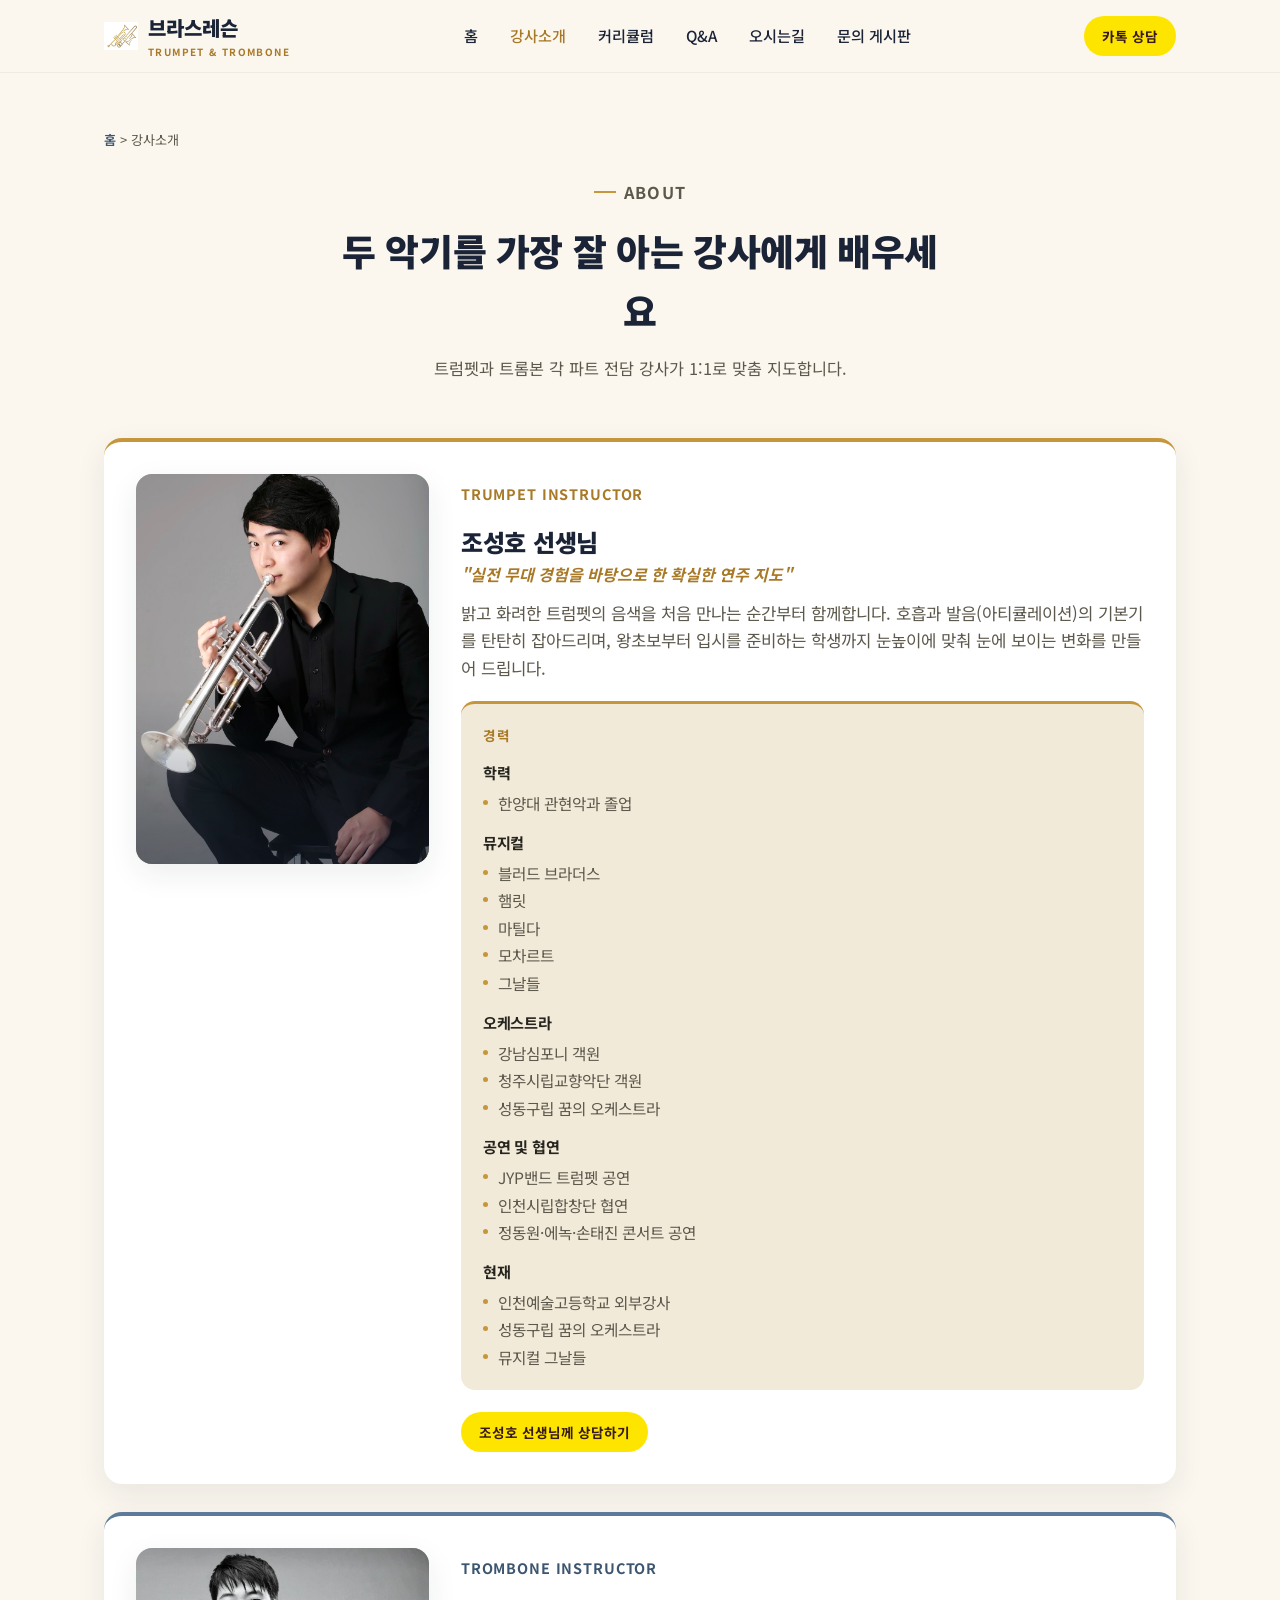
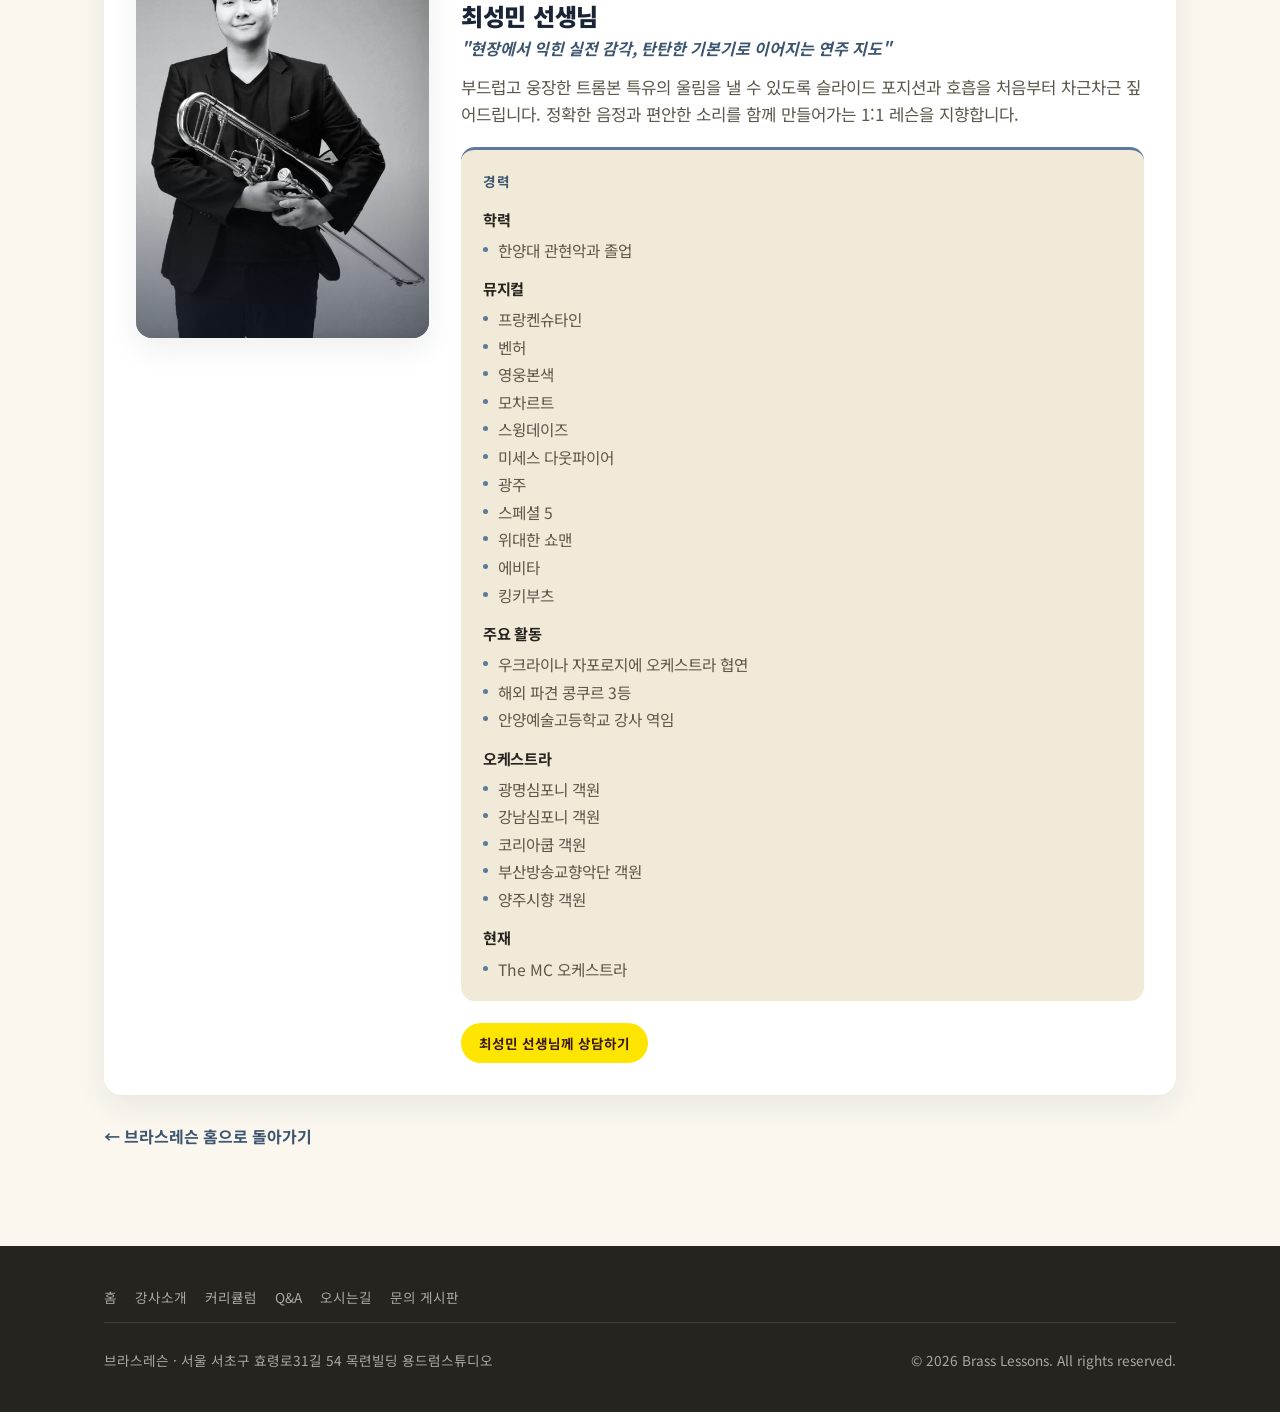
==== about.html @ 1503212f "메뉴별 하위 페이지 신설로 검색엔진 인덱싱 범위 확장 강사소개/커리큘럼/Q&A/오시는길을 개별 URL(about.html, curriculum.html, faq.html, loca" ====
<!DOCTYPE html>
<html lang="ko">
<head>
<meta charset="UTF-8">
<meta name="viewport" content="width=device-width, initial-scale=1.0">
<title>강사소개 | 트럼펫 트롬본 레슨 브라스레슨</title>
<meta name="description" content="서초·방배 트럼펫 레슨 강사 조성호 선생님, 트롬본 레슨 강사 최성민 선생님을 소개합니다. 뮤지컬·오케스트라 실전 경력을 갖춘 1:1 맞춤 금관악기 레슨.">
<meta name="keywords" content="트럼펫 레슨 강사, 트롬본 레슨 강사, 서초 트럼펫 강사, 방배 트롬본 강사, 조성호, 최성민, 트럼펫 학원, 트롬본 학원">
<meta name="robots" content="index, follow">
<link rel="canonical" href="https://brasslessons.kr/about.html">
<meta property="og:type" content="website">
<meta property="og:locale" content="ko_KR">
<meta property="og:site_name" content="브라스레슨">
<meta property="og:title" content="강사소개 | 트럼펫 트롬본 레슨 브라스레슨">
<meta property="og:description" content="트럼펫 레슨 강사 조성호 선생님, 트롬본 레슨 강사 최성민 선생님의 경력과 레슨 철학을 소개합니다.">
<meta property="og:image" content="https://brasslessons.kr/img/logo-share.png">
<meta property="og:url" content="https://brasslessons.kr/about.html">
<meta name="twitter:card" content="summary_large_image">
<meta name="twitter:title" content="강사소개 | 트럼펫 트롬본 레슨 브라스레슨">
<meta name="twitter:description" content="트럼펫 레슨 강사 조성호 선생님, 트롬본 레슨 강사 최성민 선생님의 경력과 레슨 철학을 소개합니다.">
<meta name="twitter:image" content="https://brasslessons.kr/img/logo-share.png">
<link rel="stylesheet" href="css/style.css">
<script type="application/ld+json">
{
  "@context": "https://schema.org",
  "@type": "BreadcrumbList",
  "itemListElement": [
    { "@type": "ListItem", "position": 1, "name": "홈", "item": "https://brasslessons.kr/" },
    { "@type": "ListItem", "position": 2, "name": "강사소개", "item": "https://brasslessons.kr/about.html" }
  ]
}
</script>
<script type="application/ld+json">
{
  "@context": "https://schema.org",
  "@graph": [
    {
      "@type": "Person",
      "name": "조성호",
      "jobTitle": "트럼펫 레슨 강사",
      "worksFor": { "@type": "LocalBusiness", "name": "브라스레슨" },
      "description": "한양대 관현악과 졸업. 뮤지컬 블러드 브라더스·햄릿·마틸다·모차르트·그날들, 강남심포니·청주시립교향악단 객원 등 실전 경력을 가진 트럼펫 레슨 강사."
    },
    {
      "@type": "Person",
      "name": "최성민",
      "jobTitle": "트롬본 레슨 강사",
      "worksFor": { "@type": "LocalBusiness", "name": "브라스레슨" },
      "description": "한양대 관현악과 졸업. 뮤지컬 프랑켄슈타인·벤허·영웅본색·위대한 쇼맨, 광명심포니·강남심포니 객원 등 실전 경력을 가진 트롬본 레슨 강사."
    }
  ]
}
</script>
</head>
<!-- Google tag (gtag.js) -->
<script async src="https://www.googletagmanager.com/gtag/js?id=G-JMH02SKSWM"></script>
<script>
  window.dataLayer = window.dataLayer || [];
  function gtag(){dataLayer.push(arguments);}
  gtag('js', new Date());

  gtag('config', 'G-JMH02SKSWM');
</script>
<body>

<header class="site-header">
  <div class="wrap">
    <a href="index.html#hero" class="brand">
      <img src="img/logo-icon.png" alt="트럼펫 트롬본 레슨 학원 브라스레슨 로고" width="34" height="28">
      <span>브라스레슨<small>TRUMPET &amp; TROMBONE</small></span>
    </a>
    <nav class="main-nav" id="mainNav">
      <a href="index.html#hero">홈</a>
      <a href="about.html" style="color:var(--gold-dark);">강사소개</a>
      <a href="curriculum.html">커리큘럼</a>
      <a href="faq.html">Q&amp;A</a>
      <a href="location.html">오시는길</a>
      <a href="board.html">문의 게시판</a>
    </nav>
    <div class="header-actions">
      <a href="index.html#contact" class="btn btn-kakao btn-sm">카톡 상담</a>
      <button class="nav-toggle" id="navToggle" aria-label="메뉴 열기"><span></span><span></span><span></span></button>
    </div>
  </div>
</header>

<section style="padding-top:56px;">
  <div class="wrap">
    <p class="breadcrumb"><a href="index.html">홈</a> &gt; 강사소개</p>
    <div class="section-head">
      <p class="eyebrow">About</p>
      <h1>두 악기를 가장 잘 아는 강사에게 배우세요</h1>
      <p>트럼펫과 트롬본 각 파트 전담 강사가 1:1로 맞춤 지도합니다.</p>
    </div>
    <div class="instructor-grid">
      <div class="instructor-card trumpet">
        <div class="instructor-visual">
          <img src="img/jo-seongho-trumpet.jpg" alt="트럼펫 레슨 강사 조성호 선생님">
        </div>
        <div class="instructor-info">
          <span class="instructor-role">TRUMPET INSTRUCTOR</span>
          <h2>조성호 선생님</h2>
          <p class="bio-quote">"실전 무대 경험을 바탕으로 한 확실한 연주 지도"</p>
          <p class="bio">밝고 화려한 트럼펫의 음색을 처음 만나는 순간부터 함께합니다. 호흡과 발음(아티큘레이션)의 기본기를 탄탄히 잡아드리며, 왕초보부터 입시를 준비하는 학생까지 눈높이에 맞춰 눈에 보이는 변화를 만들어 드립니다.</p>
          <div class="career">
            <p class="career-title">경력</p>
            <div class="career-group">
              <h3>학력</h3>
              <ul><li>한양대 관현악과 졸업</li></ul>
            </div>
            <div class="career-group">
              <h3>뮤지컬</h3>
              <ul><li>블러드 브라더스</li><li>햄릿</li><li>마틸다</li><li>모차르트</li><li>그날들</li></ul>
            </div>
            <div class="career-group">
              <h3>오케스트라</h3>
              <ul><li>강남심포니 객원</li><li>청주시립교향악단 객원</li><li>성동구립 꿈의 오케스트라</li></ul>
            </div>
            <div class="career-group">
              <h3>공연 및 협연</h3>
              <ul><li>JYP밴드 트럼펫 공연</li><li>인천시립합창단 협연</li><li>정동원·에녹·손태진 콘서트 공연</li></ul>
            </div>
            <div class="career-group">
              <h3>현재</h3>
              <ul><li>인천예술고등학교 외부강사</li><li>성동구립 꿈의 오케스트라</li><li>뮤지컬 그날들</li></ul>
            </div>
          </div>
          <a href="https://open.kakao.com/o/sXsxBhui" target="_blank" rel="noopener" class="btn btn-kakao btn-sm">조성호 선생님께 상담하기</a>
        </div>
      </div>
      <div class="instructor-card trombone">
        <div class="instructor-visual">
          <img src="img/choi-seongmin-trombone.jpg" alt="트롬본 레슨 강사 최성민 선생님">
        </div>
        <div class="instructor-info">
          <span class="instructor-role">TROMBONE INSTRUCTOR</span>
          <h2>최성민 선생님</h2>
          <p class="bio-quote">"현장에서 익힌 실전 감각, 탄탄한 기본기로 이어지는 연주 지도"</p>
          <p class="bio">부드럽고 웅장한 트롬본 특유의 울림을 낼 수 있도록 슬라이드 포지션과 호흡을 처음부터 차근차근 짚어드립니다. 정확한 음정과 편안한 소리를 함께 만들어가는 1:1 레슨을 지향합니다.</p>
          <div class="career">
            <p class="career-title">경력</p>
            <div class="career-group">
              <h3>학력</h3>
              <ul><li>한양대 관현악과 졸업</li></ul>
            </div>
            <div class="career-group">
              <h3>뮤지컬</h3>
              <ul><li>프랑켄슈타인</li><li>벤허</li><li>영웅본색</li><li>모차르트</li><li>스윙데이즈</li><li>미세스 다웃파이어</li><li>광주</li><li>스페셜 5</li><li>위대한 쇼맨</li><li>에비타</li><li>킹키부츠</li></ul>
            </div>
            <div class="career-group">
              <h3>주요 활동</h3>
              <ul><li>우크라이나 자포로지에 오케스트라 협연</li><li>해외 파견 콩쿠르 3등</li><li>안양예술고등학교 강사 역임</li></ul>
            </div>
            <div class="career-group">
              <h3>오케스트라</h3>
              <ul><li>광명심포니 객원</li><li>강남심포니 객원</li><li>코리아쿱 객원</li><li>부산방송교향악단 객원</li><li>양주시향 객원</li></ul>
            </div>
            <div class="career-group">
              <h3>현재</h3>
              <ul><li>The MC 오케스트라</li></ul>
            </div>
          </div>
          <a href="https://open.kakao.com/o/s3RNm6ui" target="_blank" rel="noopener" class="btn btn-kakao btn-sm">최성민 선생님께 상담하기</a>
        </div>
      </div>
    </div>
    <p style="margin-top:28px;"><a href="index.html" style="color:var(--steel-dark); font-weight:700;">← 브라스레슨 홈으로 돌아가기</a></p>
  </div>
</section>

<footer class="site-footer">
  <div class="wrap">
    <nav class="footer-links">
      <a href="index.html">홈</a>
      <a href="about.html">강사소개</a>
      <a href="curriculum.html">커리큘럼</a>
      <a href="faq.html">Q&amp;A</a>
      <a href="location.html">오시는길</a>
      <a href="board.html">문의 게시판</a>
    </nav>
    <span>브라스레슨 · 서울 서초구 효령로31길 54 목련빌딩 용드럼스튜디오</span>
    <span>&copy; <span id="year"></span> Brass Lessons. All rights reserved.</span>
  </div>
</footer>

<div class="sticky-cta">
  <a href="https://open.kakao.com/o/sXsxBhui" target="_blank" rel="noopener" class="btn btn-kakao btn-sm">트럼펫 상담</a>
  <a href="https://open.kakao.com/o/s3RNm6ui" target="_blank" rel="noopener" class="btn btn-kakao btn-sm">트롬본 상담</a>
</div>

<script src="js/main.js"></script>
</body>
</html>
---- css/style.css ----
@import url('https://fonts.googleapis.com/css2?family=Noto+Sans+KR:wght@400;500;700;900&family=Playfair+Display:wght@700;900&display=swap');

:root {
  --gold: #c6963c;
  --gold-dark: #a87927;
  --gold-light: #f3e2ba;
  --steel: #5c7a99;
  --steel-dark: #3d5670;
  --navy: #1b2436;
  --navy-light: #2c3b57;
  --cream: #fbf7ef;
  --cream-dark: #f2ead9;
  --ink: #26241e;
  --ink-soft: #5c584c;
  --white: #ffffff;
  --radius: 18px;
  --shadow: 0 10px 30px rgba(27, 36, 54, 0.08);
  --shadow-strong: 0 16px 40px rgba(27, 36, 54, 0.16);
  --max-width: 1120px;
}

* { box-sizing: border-box; }
html { scroll-behavior: smooth; }

body {
  margin: 0;
  font-family: 'Noto Sans KR', -apple-system, BlinkMacSystemFont, 'Malgun Gothic', sans-serif;
  color: var(--ink);
  background: var(--cream);
  line-height: 1.65;
  overflow-x: hidden;
}

h1, h2, h3, h4 { margin: 0; font-weight: 900; letter-spacing: -0.01em; }
p { margin: 0; }
a { color: inherit; text-decoration: none; }
ul { margin: 0; padding: 0; list-style: none; }
img, svg { max-width: 100%; display: block; }
button { font-family: inherit; cursor: pointer; border: none; background: none; }

.serif { font-family: 'Playfair Display', 'Noto Sans KR', serif; }

.sr-only {
  position: absolute;
  width: 1px; height: 1px;
  padding: 0; margin: -1px;
  overflow: hidden;
  clip: rect(0, 0, 0, 0);
  white-space: nowrap;
  border: 0;
}

.wrap {
  max-width: var(--max-width);
  margin: 0 auto;
  padding: 0 24px;
}

.eyebrow {
  display: inline-flex;
  align-items: center;
  gap: 8px;
  font-size: 0.82rem;
  font-weight: 700;
  letter-spacing: 0.08em;
  color: var(--gold-dark);
  text-transform: uppercase;
  margin-bottom: 14px;
}
.eyebrow::before {
  content: '';
  width: 22px;
  height: 2px;
  background: var(--gold);
  display: inline-block;
}

/* ---------- Header ---------- */
.site-header {
  position: sticky;
  top: 0;
  z-index: 100;
  background: rgba(251, 247, 239, 0.92);
  backdrop-filter: blur(10px);
  border-bottom: 1px solid rgba(27, 36, 54, 0.06);
}
.site-header .wrap {
  display: flex;
  align-items: center;
  justify-content: space-between;
  height: 72px;
}
.brand {
  display: flex;
  align-items: center;
  gap: 10px;
  font-weight: 900;
  font-size: 1.25rem;
  color: var(--navy);
}
.brand small {
  display: block;
  font-size: 0.62rem;
  font-weight: 700;
  letter-spacing: 0.14em;
  color: var(--gold-dark);
}
.main-nav {
  display: flex;
  align-items: center;
  gap: 32px;
}
.main-nav a {
  font-size: 0.95rem;
  font-weight: 500;
  color: var(--navy);
  position: relative;
  padding: 6px 0;
}
.main-nav a::after {
  content: '';
  position: absolute;
  left: 0; right: 0; bottom: 0;
  height: 2px;
  background: var(--gold);
  transform: scaleX(0);
  transition: transform 0.25s ease;
}
.main-nav a:hover::after { transform: scaleX(1); }

.header-actions { display: flex; align-items: center; gap: 10px; }

.nav-toggle {
  display: none;
  width: 40px; height: 40px;
  flex-direction: column;
  align-items: center;
  justify-content: center;
  gap: 5px;
}
.nav-toggle span {
  width: 22px; height: 2px;
  background: var(--navy);
  border-radius: 2px;
  transition: all 0.25s ease;
}
.nav-toggle.active span:nth-child(1) { transform: translateY(7px) rotate(45deg); }
.nav-toggle.active span:nth-child(2) { opacity: 0; }
.nav-toggle.active span:nth-child(3) { transform: translateY(-7px) rotate(-45deg); }

/* ---------- Buttons ---------- */
.btn {
  display: inline-flex;
  align-items: center;
  justify-content: center;
  gap: 8px;
  padding: 13px 26px;
  border-radius: 999px;
  font-weight: 700;
  font-size: 0.95rem;
  transition: transform 0.2s ease, box-shadow 0.2s ease, background 0.2s ease;
  white-space: nowrap;
}
.btn-primary {
  background: var(--navy);
  color: var(--white);
  box-shadow: var(--shadow);
}
.btn-primary:hover { transform: translateY(-2px); box-shadow: var(--shadow-strong); }
.btn-outline {
  background: transparent;
  color: var(--navy);
  border: 1.5px solid rgba(27,36,54,0.25);
}
.btn-outline:hover { border-color: var(--navy); }
.btn-kakao {
  background: #fee500;
  color: #391b1b;
}
.btn-kakao:hover { transform: translateY(-2px); box-shadow: var(--shadow-strong); }
.btn-sm { padding: 9px 18px; font-size: 0.85rem; }
.btn-block { width: 100%; }
.btn svg { width: 18px; height: 18px; }

/* ---------- Hero ---------- */
.hero {
  position: relative;
  padding: 84px 0 100px;
  background:
    radial-gradient(circle at 85% 10%, rgba(198,150,60,0.16), transparent 45%),
    radial-gradient(circle at 5% 90%, rgba(92,122,153,0.14), transparent 45%),
    var(--navy);
  color: var(--white);
  overflow: hidden;
}
.hero .wrap {
  display: grid;
  grid-template-columns: 1.1fr 0.9fr;
  gap: 48px;
  align-items: center;
}
.hero h1 {
  font-size: clamp(2.1rem, 4vw, 3.2rem);
  line-height: 1.25;
  color: var(--white);
}
.hero h1 span { color: var(--gold); }
.hero p.lead {
  margin-top: 20px;
  font-size: 1.08rem;
  color: rgba(255,255,255,0.78);
  max-width: 480px;
}
.hero-actions {
  margin-top: 32px;
  display: flex;
  flex-wrap: wrap;
  gap: 12px;
}
.hero-stats {
  margin-top: 44px;
  display: flex;
  gap: 32px;
  flex-wrap: wrap;
}
.hero-stats div strong {
  display: block;
  font-size: 1.5rem;
  color: var(--gold-light);
  font-weight: 900;
}
.hero-stats div span {
  font-size: 0.82rem;
  color: rgba(255,255,255,0.6);
}
.hero-art {
  position: relative;
  display: flex;
  align-items: center;
  justify-content: center;
}
.hero-art .glow {
  position: absolute;
  inset: 0;
  background: radial-gradient(circle, rgba(198,150,60,0.35), transparent 65%);
  filter: blur(20px);
}
.hero-art .photo-frame {
  position: relative;
  width: 100%;
  max-width: 420px;
  aspect-ratio: 4 / 3.4;
}
.hero-art .photo-frame img {
  width: 100%;
  height: 100%;
  object-fit: contain;
  object-position: center;
}

/* ---------- Section base ---------- */
section { padding: 96px 0; }
.section-head {
  max-width: 620px;
  margin: 0 auto 56px;
  text-align: center;
}
.section-head h1,
.section-head h2 {
  font-size: clamp(1.6rem, 3vw, 2.3rem);
  color: var(--navy);
}
.section-head p {
  margin-top: 14px;
  color: var(--ink-soft);
  font-size: 1.02rem;
}
.section-alt { background: var(--white); }

/* ---------- About / instructors ---------- */
.instructor-grid {
  display: flex;
  flex-direction: column;
  gap: 28px;
}
.instructor-card {
  display: grid;
  grid-template-columns: 3fr 7fr;
  gap: 32px;
  background: var(--white);
  border-radius: var(--radius);
  padding: 32px;
  box-shadow: var(--shadow);
  border-top: 4px solid var(--gold);
  transition: transform 0.25s ease;
}
.instructor-card.trombone { border-top-color: var(--steel); }
.instructor-card:hover { transform: translateY(-6px); }
.instructor-info { min-width: 0; }
.instructor-visual {
  position: relative;
  width: 100%;
  aspect-ratio: 3 / 4;
  border-radius: 16px;
  overflow: hidden;
  box-shadow: var(--shadow);
  background: linear-gradient(150deg, var(--gold-light), var(--gold));
}
.instructor-card.trombone .instructor-visual {
  background: linear-gradient(150deg, #dce8f2, var(--steel));
}
.instructor-visual img, .instructor-visual svg {
  position: absolute; inset: 0;
  width: 100%; height: 100%;
  object-fit: cover;
}
.instructor-visual img { filter: grayscale(12%) contrast(1.05) saturate(1.05); }
.instructor-visual::after {
  content: '';
  position: absolute; inset: 0;
  background: linear-gradient(180deg, transparent 55%, rgba(27,36,54,0.5));
  pointer-events: none;
}
.instructor-card > .instructor-info > h2,
.instructor-card > .instructor-info > h3 { font-size: 1.5rem; color: var(--navy); }
.instructor-role {
  display: inline-block;
  margin: 8px 0 16px;
  font-size: 0.9rem;
  font-weight: 700;
  color: var(--gold-dark);
  letter-spacing: 0.06em;
}
.instructor-card.trombone .instructor-role { color: var(--steel-dark); }
.instructor-card p.bio { color: var(--ink-soft); font-size: 1.05rem; }
.instructor-card p.bio-quote {
  font-style: italic;
  color: var(--gold-dark);
  font-weight: 700;
  font-size: 1rem;
  margin-bottom: 12px;
}
.instructor-card.trombone p.bio-quote { color: var(--steel-dark); }
.instructor-card .btn { margin-top: 22px; }
.career {
  margin-top: 18px;
  padding: 20px 22px;
  background: var(--cream-dark);
  border-radius: 14px;
  border-top: 3px solid var(--gold);
}
.instructor-card.trombone .career { border-top-color: var(--steel); }
.career-title {
  font-size: 0.85rem;
  font-weight: 700;
  letter-spacing: 0.1em;
  text-transform: uppercase;
  color: var(--gold-dark);
  margin-bottom: 14px;
}
.instructor-card.trombone .career-title { color: var(--steel-dark); }
.career-group { margin-bottom: 14px; }
.career-group:last-child { margin-bottom: 0; }
.career-group h3 {
  font-size: 0.95rem;
  font-weight: 700;
  color: var(--ink);
  margin-bottom: 7px;
}
.career-group ul { display: flex; flex-direction: column; gap: 4px; }
.career-group ul li {
  font-size: 0.98rem;
  color: var(--ink-soft);
  padding-left: 15px;
  position: relative;
  line-height: 1.5;
}
.career-group ul li::before {
  content: '';
  position: absolute;
  left: 0; top: 8px;
  width: 5px; height: 5px;
  border-radius: 50%;
  background: var(--gold);
}
.instructor-card.trombone .career-group ul li::before { background: var(--steel); }
.bio-note {
  margin-top: 36px;
  font-size: 0.78rem;
  color: var(--ink-soft);
  opacity: 0.7;
  text-align: center;
}

/* ---------- Curriculum ---------- */
.tabs {
  display: flex;
  justify-content: center;
  gap: 10px;
  margin-bottom: 44px;
}
.program-tabs {
  display: flex;
  justify-content: center;
  gap: 8px;
  margin-bottom: 32px;
  flex-wrap: wrap;
}
.program-btn {
  padding: 8px 20px;
  border-radius: 999px;
  font-weight: 700;
  font-size: 0.86rem;
  background: transparent;
  color: var(--ink-soft);
  border: 1.5px solid rgba(27,36,54,0.16);
}
.program-btn.active {
  background: var(--gold);
  color: #fff;
  border-color: var(--gold);
}
.tab-panel[data-tab="trombone"] .program-btn.active { background: var(--steel); border-color: var(--steel); }
.program-panel { display: none; }
.program-panel.active { display: block; animation: fadeIn 0.3s ease; }
.tab-btn {
  padding: 12px 28px;
  border-radius: 999px;
  font-weight: 700;
  background: var(--cream-dark);
  color: var(--ink-soft);
  transition: all 0.2s ease;
}
.tab-btn.active {
  background: var(--navy);
  color: var(--white);
}
.tab-panel { display: none; }
.tab-panel.active { display: block; animation: fadeIn 0.35s ease; }
@keyframes fadeIn { from { opacity: 0; transform: translateY(8px);} to { opacity: 1; transform: translateY(0);} }

.curriculum-steps {
  display: grid;
  grid-template-columns: repeat(3, 1fr);
  gap: 24px;
  margin-bottom: 40px;
}
.step-card {
  background: var(--white);
  border-radius: var(--radius);
  padding: 30px 26px;
  box-shadow: var(--shadow);
  position: relative;
}
.step-tag {
  display: inline-block;
  padding: 6px 14px;
  border-radius: 999px;
  background: var(--gold-light);
  color: var(--gold-dark);
  font-weight: 700;
  font-size: 0.78rem;
  letter-spacing: 0.02em;
  margin-bottom: 16px;
}
.tab-panel[data-tab="trombone"] .step-tag { background: #dce8f2; color: var(--steel-dark); }
.step-card h4 { font-size: 1.08rem; color: var(--navy); margin-bottom: 10px; }
.step-card p { color: var(--ink-soft); font-size: 0.92rem; }
.step-card ul { margin-top: 12px; }
.step-card ul li {
  font-size: 0.88rem;
  color: var(--ink-soft);
  padding-left: 16px;
  position: relative;
  margin-bottom: 6px;
}
.step-card ul li::before {
  content: '';
  position: absolute; left: 0; top: 9px;
  width: 5px; height: 5px;
  border-radius: 50%;
  background: var(--gold);
}
.tab-panel[data-tab="trombone"] .step-card ul li::before { background: var(--steel); }

.info-bar {
  display: grid;
  grid-template-columns: repeat(2, 1fr);
  gap: 20px;
  background: var(--navy);
  border-radius: var(--radius);
  padding: 32px;
  color: var(--white);
}
.info-bar div { text-align: center; }
.info-bar strong { display: block; font-size: 1.1rem; color: var(--gold-light); margin-bottom: 4px; }
.info-bar span { font-size: 0.82rem; color: rgba(255,255,255,0.7); }

/* ---------- FAQ ---------- */
.faq-list { max-width: 760px; margin: 0 auto; display: flex; flex-direction: column; gap: 14px; }
.faq-item {
  background: var(--white);
  border-radius: 14px;
  box-shadow: var(--shadow);
  overflow: hidden;
}
.faq-q {
  width: 100%;
  display: flex;
  align-items: center;
  justify-content: space-between;
  gap: 16px;
  padding: 22px 26px;
  text-align: left;
  font-weight: 700;
  color: var(--navy);
}
.faq-q .qmark {
  color: var(--gold-dark);
  font-family: 'Playfair Display', serif;
  font-size: 1.1rem;
}
.faq-q .chev {
  width: 20px; height: 20px;
  flex-shrink: 0;
  transition: transform 0.25s ease;
  color: var(--ink-soft);
}
.faq-item.open .faq-q .chev { transform: rotate(180deg); }
.faq-a {
  max-height: 0;
  overflow: hidden;
  transition: max-height 0.3s ease;
}
.faq-a p {
  padding: 0 26px 22px 26px;
  color: var(--ink-soft);
  font-size: 0.94rem;
  white-space: pre-line;
}

/* ---------- Location ---------- */
.location-grid {
  display: grid;
  grid-template-columns: 1fr 1fr;
  gap: 40px;
  align-items: center;
}
.location-card {
  background: var(--white);
  border-radius: var(--radius);
  box-shadow: var(--shadow);
  padding: 36px;
}
.location-card .addr {
  font-size: 1.15rem;
  font-weight: 700;
  color: var(--navy);
  margin-bottom: 8px;
}
.location-card .transit {
  color: var(--ink-soft);
  font-size: 0.94rem;
  margin-bottom: 22px;
}
.location-card .transit strong { color: var(--gold-dark); }
.location-links { display: flex; gap: 10px; flex-wrap: wrap; }
.map-art {
  background: var(--cream-dark);
  border-radius: var(--radius);
  aspect-ratio: 4/3.2;
  display: flex; align-items: center; justify-content: center;
  position: relative;
  overflow: hidden;
}
.map-art svg { width: 70%; }

/* ---------- Contact / kakao section ---------- */
.contact-cta {
  background: linear-gradient(135deg, var(--navy), var(--navy-light));
  border-radius: 28px;
  padding: 56px 40px;
  text-align: center;
  color: var(--white);
}
.contact-cta h2 { color: var(--white); font-size: clamp(1.5rem, 3vw, 2rem); }
.contact-cta p { color: rgba(255,255,255,0.72); margin-top: 12px; }
.contact-choices {
  margin-top: 36px;
  display: grid;
  grid-template-columns: 1fr 1fr;
  gap: 20px;
  max-width: 640px;
  margin-left: auto; margin-right: auto;
}
.contact-choice {
  background: rgba(255,255,255,0.06);
  border: 1px solid rgba(255,255,255,0.14);
  border-radius: 16px;
  padding: 26px;
}
.contact-choice h4 { color: var(--gold-light); font-size: 1.05rem; margin-bottom: 6px; }
.contact-choice p { font-size: 0.85rem; color: rgba(255,255,255,0.65); margin-bottom: 18px; }

/* ---------- Footer ---------- */
.site-footer {
  background: var(--ink);
  color: rgba(255,255,255,0.6);
  padding: 40px 0;
  font-size: 0.85rem;
}
.site-footer .wrap {
  display: flex;
  justify-content: space-between;
  flex-wrap: wrap;
  gap: 12px;
}
.footer-links {
  width: 100%;
  display: flex;
  flex-wrap: wrap;
  gap: 6px 18px;
  margin-bottom: 14px;
  padding-bottom: 14px;
  border-bottom: 1px solid rgba(255,255,255,0.12);
}
.footer-links a {
  color: rgba(255,255,255,0.6);
}
.footer-links a:hover {
  color: var(--gold-light);
}

/* ---------- Breadcrumb ---------- */
.breadcrumb {
  font-size: 0.82rem;
  color: var(--ink-soft);
  margin-bottom: 14px;
}
.breadcrumb a {
  color: var(--steel-dark);
  font-weight: 600;
}
.breadcrumb a:hover {
  color: var(--gold-dark);
}

/* ---------- Sticky mobile bar ---------- */
.sticky-cta {
  position: fixed;
  left: 0; right: 0; bottom: 0;
  z-index: 90;
  display: none;
  background: var(--white);
  box-shadow: 0 -8px 24px rgba(0,0,0,0.1);
  padding: 10px 14px;
  gap: 10px;
}
.sticky-cta .btn { flex: 1; }

/* ---------- Board page ---------- */
.board-toolbar {
  display: flex;
  justify-content: space-between;
  align-items: center;
  gap: 16px;
  margin-bottom: 28px;
  flex-wrap: wrap;
}
.board-list {
  display: flex;
  flex-direction: column;
  gap: 14px;
  margin-bottom: 48px;
}
.board-item {
  background: var(--white);
  border-radius: 14px;
  box-shadow: var(--shadow);
  padding: 20px 24px;
}
.board-item-head {
  display: flex;
  justify-content: space-between;
  align-items: center;
  gap: 12px;
  cursor: pointer;
}
.board-item-title { font-weight: 700; color: var(--navy); display: flex; align-items: center; gap: 10px; }
.tag {
  font-size: 0.72rem;
  font-weight: 700;
  padding: 4px 10px;
  border-radius: 999px;
  background: var(--gold-light);
  color: var(--gold-dark);
}
.tag.trombone { background: #dce8f2; color: var(--steel-dark); }
.board-item-meta { font-size: 0.78rem; color: var(--ink-soft); display: flex; gap: 10px; align-items: center; }
.board-item-body {
  margin-top: 14px;
  padding-top: 14px;
  border-top: 1px dashed rgba(27,36,54,0.12);
  color: var(--ink-soft);
  font-size: 0.92rem;
  white-space: pre-line;
  display: none;
}
.board-item.open .board-item-body { display: block; }
.board-empty {
  text-align: center;
  padding: 60px 20px;
  color: var(--ink-soft);
  background: var(--white);
  border-radius: var(--radius);
}

.board-form {
  background: var(--white);
  border-radius: var(--radius);
  box-shadow: var(--shadow);
  padding: 36px;
}
.form-row { margin-bottom: 18px; }
.form-row label {
  display: block;
  font-size: 0.85rem;
  font-weight: 700;
  color: var(--navy);
  margin-bottom: 8px;
}
.form-row input,
.form-row textarea,
.form-row select {
  width: 100%;
  padding: 13px 16px;
  border-radius: 10px;
  border: 1.5px solid rgba(27,36,54,0.14);
  font-family: inherit;
  font-size: 0.95rem;
  background: var(--cream);
  color: var(--ink);
}
.form-row input:focus,
.form-row textarea:focus,
.form-row select:focus {
  outline: none;
  border-color: var(--gold);
}
.form-row textarea { resize: vertical; min-height: 120px; }
.form-grid-2 { display: grid; grid-template-columns: 1fr 1fr; gap: 18px; }
.form-check { display: flex; align-items: center; gap: 8px; font-size: 0.85rem; color: var(--ink-soft); }
.form-check input { width: auto; }
.form-note { font-size: 0.78rem; color: var(--ink-soft); margin-top: 10px; }
.form-status { margin-top: 14px; font-size: 0.88rem; font-weight: 700; display: none; }
.form-status.show { display: block; }
.form-status.ok { color: #2f7a4d; }
.form-status.err { color: #b3452c; }

/* ---------- Responsive ---------- */
@media (max-width: 880px) {
  .main-nav { display: none; }
  .nav-toggle { display: flex; }
  .main-nav.open {
    display: flex;
    position: absolute;
    top: 72px; left: 0; right: 0;
    background: var(--white);
    flex-direction: column;
    padding: 20px 24px 28px;
    gap: 18px;
    box-shadow: var(--shadow);
  }
  .header-actions .btn span.long { display: none; }
  .hero .wrap { grid-template-columns: 1fr; text-align: center; }
  .hero p.lead { margin-left: auto; margin-right: auto; }
  .hero-actions, .hero-stats { justify-content: center; }
  .hero-art { order: -1; max-width: 420px; margin: 0 auto; }
  .instructor-card { grid-template-columns: 1fr; }
  .curriculum-steps { grid-template-columns: 1fr; }
  .info-bar { grid-template-columns: 1fr 1fr; }
  .location-grid { grid-template-columns: 1fr; }
  .contact-choices { grid-template-columns: 1fr; }
  .form-grid-2 { grid-template-columns: 1fr; }
  section { padding: 64px 0; }
  .sticky-cta { display: flex; }
  body { padding-bottom: 70px; }
}

@media (max-width: 520px) {
  .info-bar { grid-template-columns: 1fr 1fr; }
  .board-item-head { flex-wrap: wrap; }
}
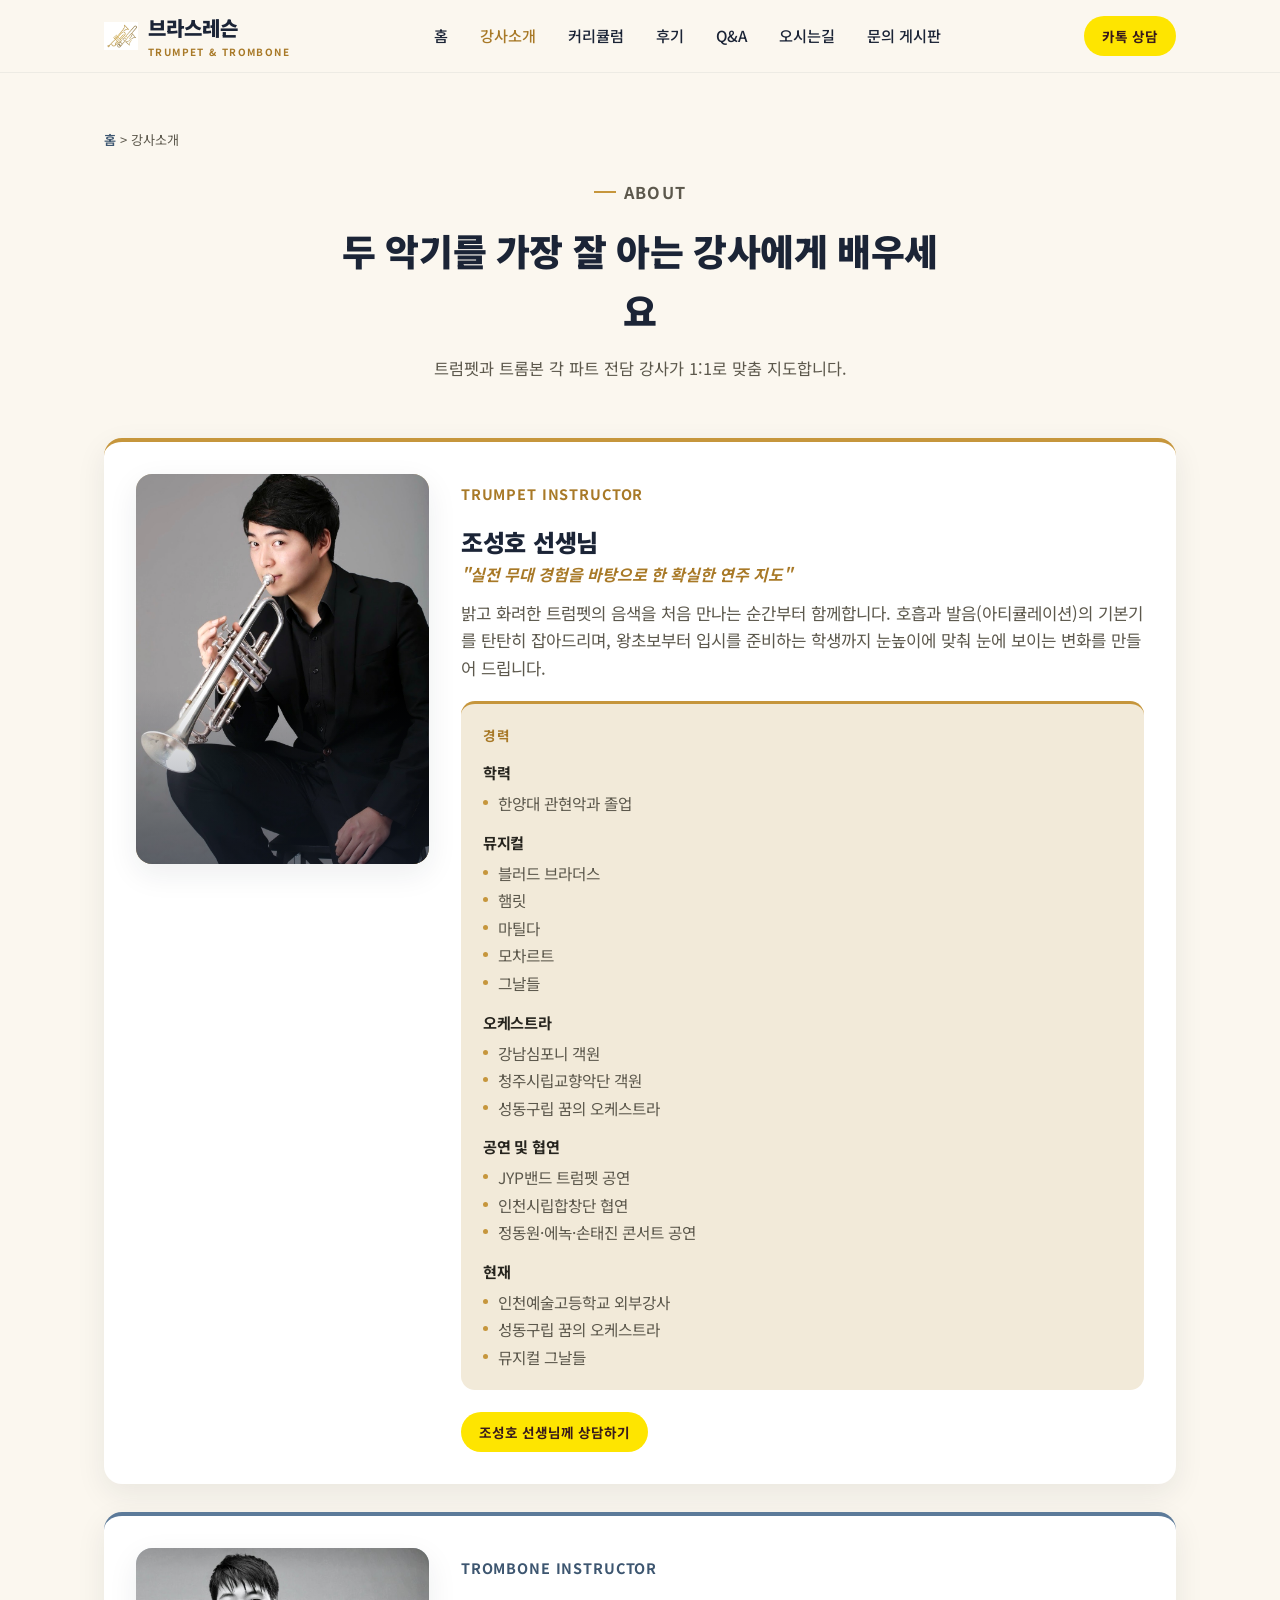
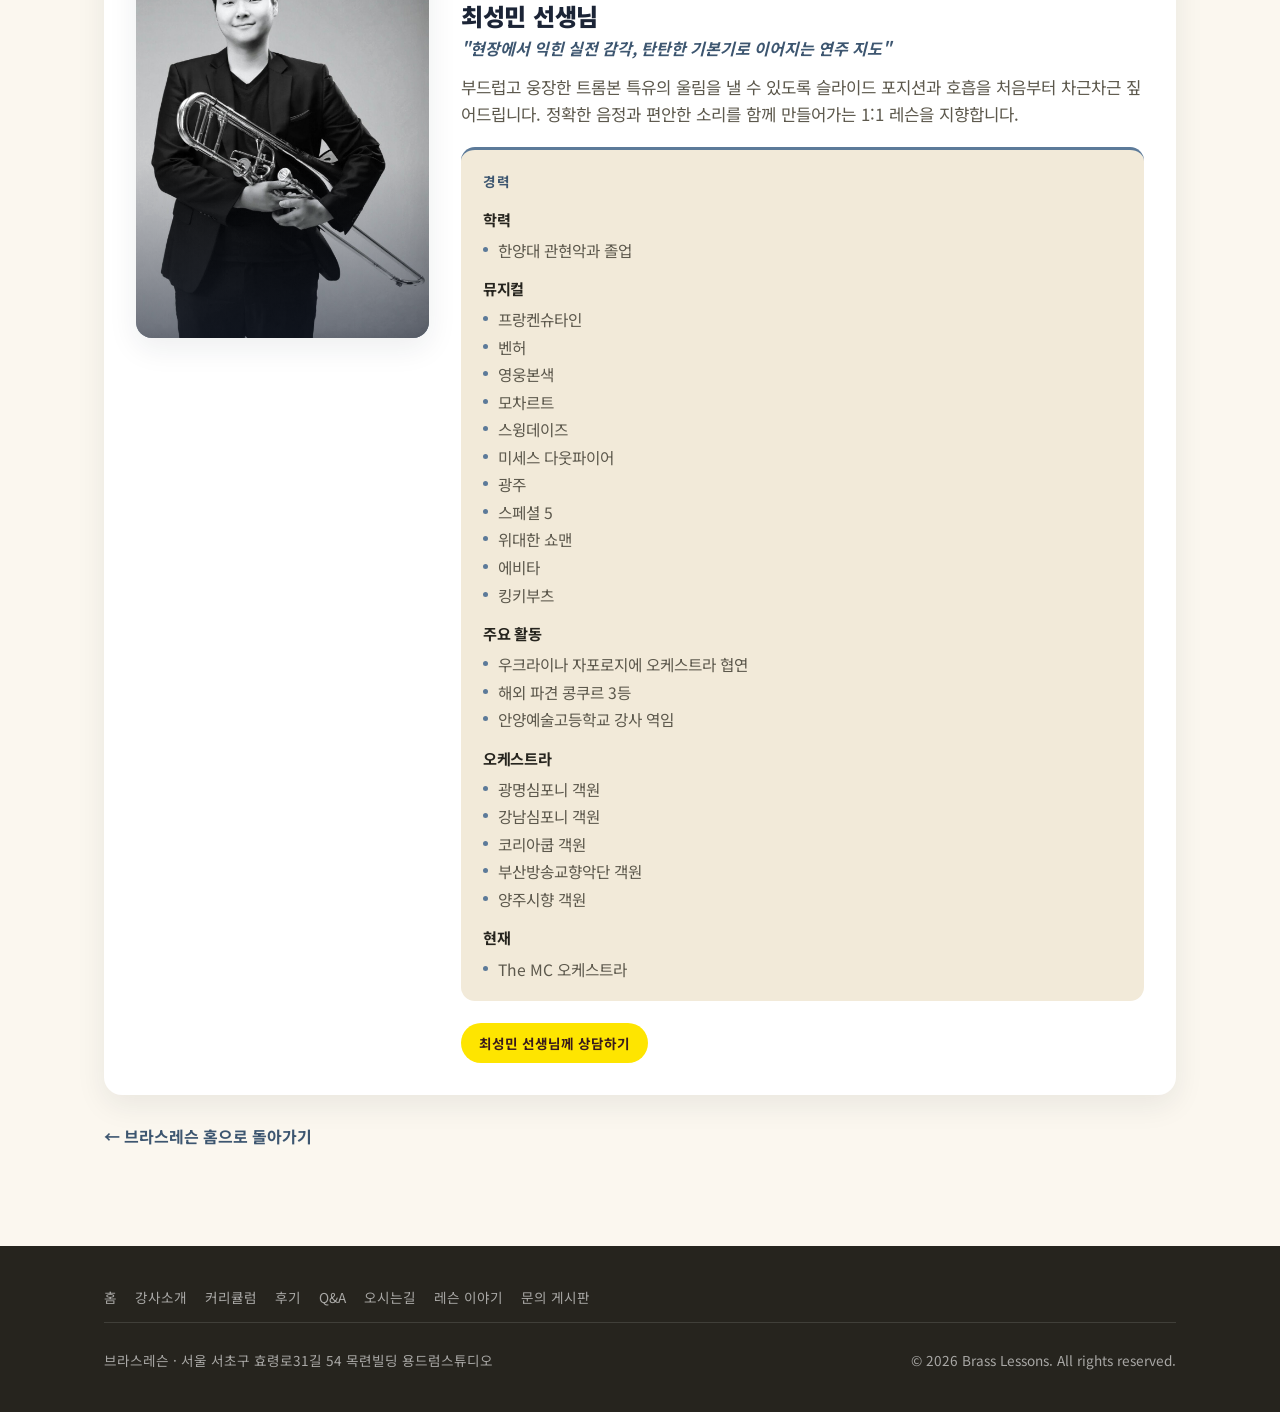
==== commit a6d66e67: "수강 후기 게시판 및 블로그(레슨 이야기) 연동 추가 - review.html: 별점+텍스트 후기 게시판, 작성 즉시 공개 - blog.html: 네이버 블로그(raon92_) R" ====
--- a/about.html
+++ b/about.html
@@ -73,6 +73,7 @@
       <a href="index.html#hero">홈</a>
       <a href="about.html" style="color:var(--gold-dark);">강사소개</a>
       <a href="curriculum.html">커리큘럼</a>
+      <a href="review.html">후기</a>
       <a href="faq.html">Q&amp;A</a>
       <a href="location.html">오시는길</a>
       <a href="board.html">문의 게시판</a>
@@ -174,8 +175,10 @@
       <a href="index.html">홈</a>
       <a href="about.html">강사소개</a>
       <a href="curriculum.html">커리큘럼</a>
+      <a href="review.html">후기</a>
       <a href="faq.html">Q&amp;A</a>
       <a href="location.html">오시는길</a>
+      <a href="blog.html">레슨 이야기</a>
       <a href="board.html">문의 게시판</a>
     </nav>
     <span>브라스레슨 · 서울 서초구 효령로31길 54 목련빌딩 용드럼스튜디오</span>
--- a/css/style.css
+++ b/css/style.css
@@ -707,13 +707,78 @@
   display: none;
 }
 .board-item.open .board-item-body { display: block; }
-.board-empty {
+.board-empty,
+.empty-state {
   text-align: center;
   padding: 60px 20px;
   color: var(--ink-soft);
   background: var(--white);
   border-radius: var(--radius);
 }
+
+/* ---------- Reviews ---------- */
+.review-grid {
+  display: grid;
+  grid-template-columns: repeat(auto-fill, minmax(260px, 1fr));
+  gap: 18px;
+  margin-bottom: 48px;
+}
+.review-card {
+  background: var(--white);
+  border-radius: var(--radius);
+  box-shadow: var(--shadow);
+  padding: 24px;
+  display: flex;
+  flex-direction: column;
+  gap: 10px;
+}
+.review-card-head {
+  display: flex;
+  justify-content: space-between;
+  align-items: center;
+  gap: 10px;
+}
+.review-card-name { font-weight: 700; color: var(--navy); }
+.review-card-meta { font-size: 0.78rem; color: var(--ink-soft); display: flex; gap: 8px; align-items: center; }
+.review-card-body {
+  color: var(--ink-soft);
+  font-size: 0.92rem;
+  white-space: pre-line;
+}
+.stars { color: var(--gold); letter-spacing: 2px; font-size: 0.95rem; }
+.stars .empty { color: rgba(27, 36, 54, 0.16); }
+
+.star-rating { display: flex; gap: 4px; }
+.star-rating button {
+  background: none;
+  border: none;
+  padding: 2px;
+  font-size: 1.7rem;
+  line-height: 1;
+  color: rgba(27, 36, 54, 0.2);
+  cursor: pointer;
+}
+.star-rating button.filled { color: var(--gold); }
+
+/* ---------- Blog / lesson diary ---------- */
+.blog-list {
+  display: flex;
+  flex-direction: column;
+  gap: 14px;
+  margin-bottom: 48px;
+}
+.blog-item {
+  display: block;
+  background: var(--white);
+  border-radius: 14px;
+  box-shadow: var(--shadow);
+  padding: 20px 24px;
+  color: inherit;
+}
+.blog-item:hover { box-shadow: var(--shadow-strong); }
+.blog-item-title { font-weight: 700; color: var(--navy); margin-bottom: 6px; }
+.blog-item-meta { font-size: 0.78rem; color: var(--ink-soft); margin-bottom: 10px; }
+.blog-item-desc { font-size: 0.9rem; color: var(--ink-soft); }
 
 .board-form {
   background: var(--white);
